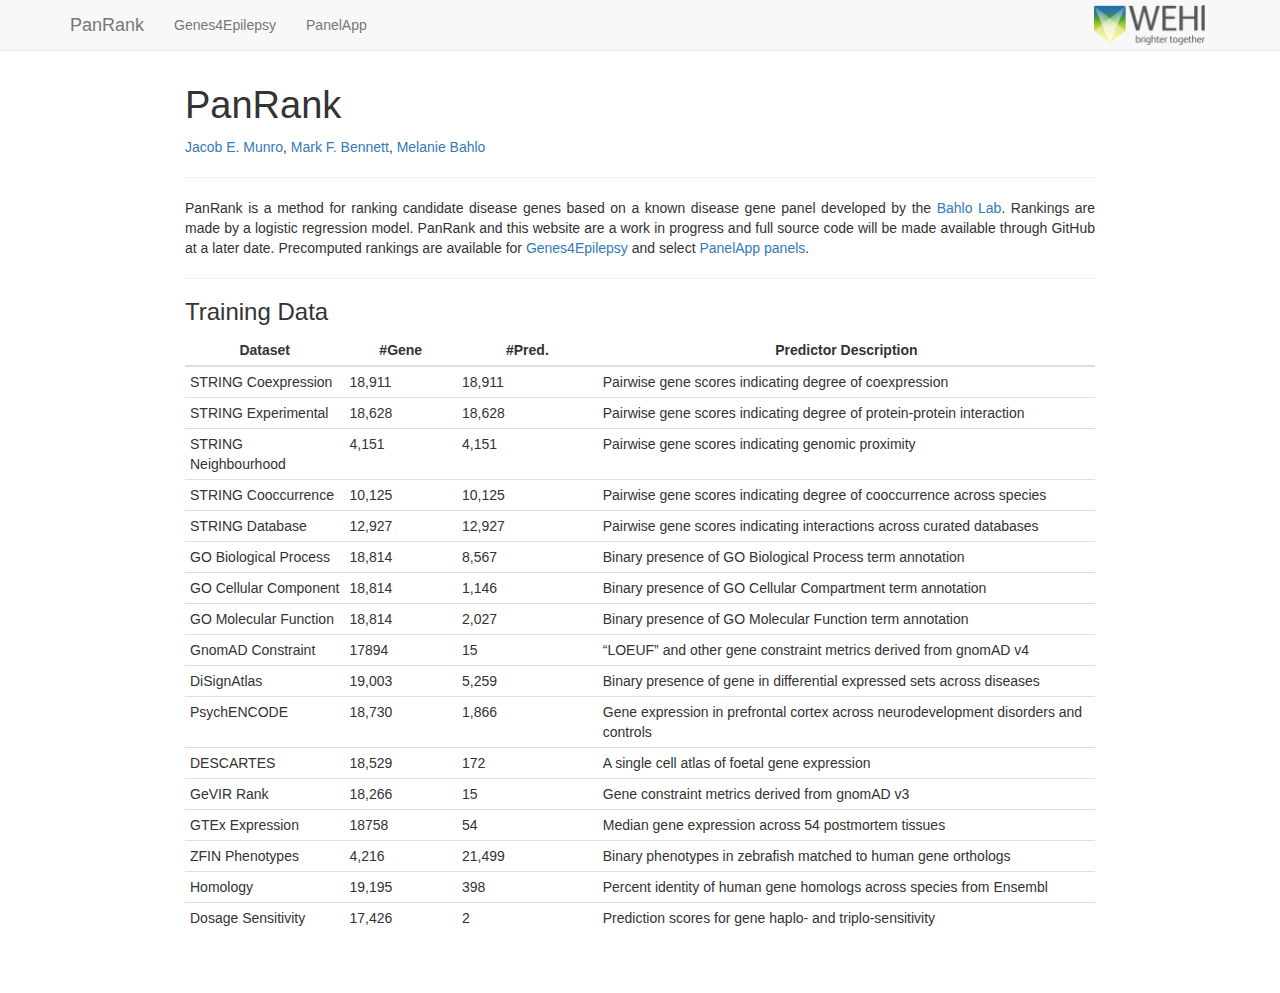
==== docs/index.html @ d47e64ac "update navbar" ====
<!DOCTYPE html>

<html>

<head>

<meta charset="utf-8" />
<meta name="generator" content="pandoc" />
<meta http-equiv="X-UA-Compatible" content="IE=EDGE" />




<title>PanRank</title>

<script src="site_libs/header-attrs-2.26/header-attrs.js"></script>
<script src="site_libs/jquery-3.6.0/jquery-3.6.0.min.js"></script>
<meta name="viewport" content="width=device-width, initial-scale=1" />
<link href="site_libs/bootstrap-3.3.5/css/bootstrap.min.css" rel="stylesheet" />
<script src="site_libs/bootstrap-3.3.5/js/bootstrap.min.js"></script>
<script src="site_libs/bootstrap-3.3.5/shim/html5shiv.min.js"></script>
<script src="site_libs/bootstrap-3.3.5/shim/respond.min.js"></script>
<style>h1 {font-size: 34px;}
       h1.title {font-size: 38px;}
       h2 {font-size: 30px;}
       h3 {font-size: 24px;}
       h4 {font-size: 18px;}
       h5 {font-size: 16px;}
       h6 {font-size: 12px;}
       code {color: inherit; background-color: rgba(0, 0, 0, 0.04);}
       pre:not([class]) { background-color: white }</style>
<script src="site_libs/navigation-1.1/tabsets.js"></script>
<link href="site_libs/highlightjs-9.12.0/default.css" rel="stylesheet" />
<script src="site_libs/highlightjs-9.12.0/highlight.js"></script>

<style type="text/css">
  code{white-space: pre-wrap;}
  span.smallcaps{font-variant: small-caps;}
  span.underline{text-decoration: underline;}
  div.column{display: inline-block; vertical-align: top; width: 50%;}
  div.hanging-indent{margin-left: 1.5em; text-indent: -1.5em;}
  ul.task-list{list-style: none;}
    </style>

<style type="text/css">code{white-space: pre;}</style>
<script type="text/javascript">
if (window.hljs) {
  hljs.configure({languages: []});
  hljs.initHighlightingOnLoad();
  if (document.readyState && document.readyState === "complete") {
    window.setTimeout(function() { hljs.initHighlighting(); }, 0);
  }
}
</script>






<link rel="stylesheet" href="styles.css" type="text/css" />



<style type = "text/css">
.main-container {
  max-width: 940px;
  margin-left: auto;
  margin-right: auto;
}
img {
  max-width:100%;
}
.tabbed-pane {
  padding-top: 12px;
}
.html-widget {
  margin-bottom: 20px;
}
button.code-folding-btn:focus {
  outline: none;
}
summary {
  display: list-item;
}
details > summary > p:only-child {
  display: inline;
}
pre code {
  padding: 0;
}
</style>


<style type="text/css">
.dropdown-submenu {
  position: relative;
}
.dropdown-submenu>.dropdown-menu {
  top: 0;
  left: 100%;
  margin-top: -6px;
  margin-left: -1px;
  border-radius: 0 6px 6px 6px;
}
.dropdown-submenu:hover>.dropdown-menu {
  display: block;
}
.dropdown-submenu>a:after {
  display: block;
  content: " ";
  float: right;
  width: 0;
  height: 0;
  border-color: transparent;
  border-style: solid;
  border-width: 5px 0 5px 5px;
  border-left-color: #cccccc;
  margin-top: 5px;
  margin-right: -10px;
}
.dropdown-submenu:hover>a:after {
  border-left-color: #adb5bd;
}
.dropdown-submenu.pull-left {
  float: none;
}
.dropdown-submenu.pull-left>.dropdown-menu {
  left: -100%;
  margin-left: 10px;
  border-radius: 6px 0 6px 6px;
}
</style>

<script type="text/javascript">
// manage active state of menu based on current page
$(document).ready(function () {
  // active menu anchor
  href = window.location.pathname
  href = href.substr(href.lastIndexOf('/') + 1)
  if (href === "")
    href = "index.html";
  var menuAnchor = $('a[href="' + href + '"]');

  // mark the anchor link active (and if it's in a dropdown, also mark that active)
  var dropdown = menuAnchor.closest('li.dropdown');
  if (window.bootstrap) { // Bootstrap 4+
    menuAnchor.addClass('active');
    dropdown.find('> .dropdown-toggle').addClass('active');
  } else { // Bootstrap 3
    menuAnchor.parent().addClass('active');
    dropdown.addClass('active');
  }

  // Navbar adjustments
  var navHeight = $(".navbar").first().height() + 15;
  var style = document.createElement('style');
  var pt = "padding-top: " + navHeight + "px; ";
  var mt = "margin-top: -" + navHeight + "px; ";
  var css = "";
  // offset scroll position for anchor links (for fixed navbar)
  for (var i = 1; i <= 6; i++) {
    css += ".section h" + i + "{ " + pt + mt + "}\n";
  }
  style.innerHTML = "body {" + pt + "padding-bottom: 40px; }\n" + css;
  document.head.appendChild(style);
});
</script>

<!-- tabsets -->

<style type="text/css">
.tabset-dropdown > .nav-tabs {
  display: inline-table;
  max-height: 500px;
  min-height: 44px;
  overflow-y: auto;
  border: 1px solid #ddd;
  border-radius: 4px;
}

.tabset-dropdown > .nav-tabs > li.active:before, .tabset-dropdown > .nav-tabs.nav-tabs-open:before {
  content: "\e259";
  font-family: 'Glyphicons Halflings';
  display: inline-block;
  padding: 10px;
  border-right: 1px solid #ddd;
}

.tabset-dropdown > .nav-tabs.nav-tabs-open > li.active:before {
  content: "\e258";
  font-family: 'Glyphicons Halflings';
  border: none;
}

.tabset-dropdown > .nav-tabs > li.active {
  display: block;
}

.tabset-dropdown > .nav-tabs > li > a,
.tabset-dropdown > .nav-tabs > li > a:focus,
.tabset-dropdown > .nav-tabs > li > a:hover {
  border: none;
  display: inline-block;
  border-radius: 4px;
  background-color: transparent;
}

.tabset-dropdown > .nav-tabs.nav-tabs-open > li {
  display: block;
  float: none;
}

.tabset-dropdown > .nav-tabs > li {
  display: none;
}
</style>

<!-- code folding -->




</head>

<body>


<div class="container-fluid main-container">



<div class="navbar navbar-default  navbar-fixed-top" role="navigation">
  <div class="container">
    <div class="navbar-header">
      <!-- NOTE: add "navbar-inverse" class for an alternate navbar background -->
      <button type="button" class="navbar-toggle collapsed" data-toggle="collapse" data-target="#navbar">
        <span class="icon-bar"></span>
        <span class="icon-bar"></span>
        <span class="icon-bar"></span>
      </button>
      <a class="navbar-brand" href="index.html">PanRank</a>
    </div>
    <div id="navbar" class="navbar-collapse collapse">
      <ul class="nav navbar-nav">
        <li><a href="genes4epilepsy.html">Genes4Epilepsy</a></li>
        <li><a href="panelapp.html">PanelApp</a></li>
      </ul>
      <ul class="nav navbar-nav navbar-right">
      <li>
        <a href="https://www.wehi.edu.au/laboratory/bahlo-lab/">
          <img height="40px" src="img/WEHI.png" class="navbar-logo">
        </a>
      </li>
    </ul>
    </div><!--/.nav-collapse -->
  </div><!--/.container -->
</div><!--/.navbar -->

<div id="header">



<h1 class="title toc-ignore">PanRank</h1>

</div>


<p><a href="https://orcid.org/0000-0002-2751-0989">Jacob E. Munro</a>,
<a href="https://orcid.org/0000-0002-3561-6804">Mark F. Bennett</a>, <a
href="https://orcid.org/0000-0001-5132-0774">Melanie Bahlo</a></p>
<hr />
<p>PanRank is a method for ranking candidate disease genes based on a
known disease gene panel developed by the <a
href="https://www.wehi.edu.au/laboratory/bahlo-lab/">Bahlo Lab</a>.
Rankings are made by a logistic regression model. PanRank and this
website are a work in progress and full source code will be made
available through GitHub at a later date. Precomputed rankings are
available for <a href="genes4epilepsy.html">Genes4Epilepsy</a> and
select <a href="panelapp.html">PanelApp panels</a>.</p>
<hr />
<div id="training-data" class="section level3">
<h3>Training Data</h3>
<table>
<colgroup>
<col width="17%" />
<col width="12%" />
<col width="15%" />
<col width="53%" />
</colgroup>
<thead>
<tr class="header">
<th>Dataset</th>
<th>#Gene</th>
<th>#Pred.</th>
<th>Predictor Description</th>
</tr>
</thead>
<tbody>
<tr class="odd">
<td>STRING Coexpression</td>
<td>18,911</td>
<td>18,911</td>
<td>Pairwise gene scores indicating degree of coexpression</td>
</tr>
<tr class="even">
<td>STRING Experimental</td>
<td>18,628</td>
<td>18,628</td>
<td>Pairwise gene scores indicating degree of protein-protein
interaction</td>
</tr>
<tr class="odd">
<td>STRING Neighbourhood</td>
<td>4,151</td>
<td>4,151</td>
<td>Pairwise gene scores indicating genomic proximity</td>
</tr>
<tr class="even">
<td>STRING Cooccurrence</td>
<td>10,125</td>
<td>10,125</td>
<td>Pairwise gene scores indicating degree of cooccurrence across
species</td>
</tr>
<tr class="odd">
<td>STRING Database</td>
<td>12,927</td>
<td>12,927</td>
<td>Pairwise gene scores indicating interactions across curated
databases</td>
</tr>
<tr class="even">
<td>GO Biological Process</td>
<td>18,814</td>
<td>8,567</td>
<td>Binary presence of GO Biological Process term annotation</td>
</tr>
<tr class="odd">
<td>GO Cellular Component</td>
<td>18,814</td>
<td>1,146</td>
<td>Binary presence of GO Cellular Compartment term annotation</td>
</tr>
<tr class="even">
<td>GO Molecular Function</td>
<td>18,814</td>
<td>2,027</td>
<td>Binary presence of GO Molecular Function term annotation</td>
</tr>
<tr class="odd">
<td>GnomAD Constraint</td>
<td>17894</td>
<td>15</td>
<td>“LOEUF” and other gene constraint metrics derived from gnomAD
v4</td>
</tr>
<tr class="even">
<td>DiSignAtlas</td>
<td>19,003</td>
<td>5,259</td>
<td>Binary presence of gene in differential expressed sets across
diseases</td>
</tr>
<tr class="odd">
<td>PsychENCODE</td>
<td>18,730</td>
<td>1,866</td>
<td>Gene expression in prefrontal cortex across neurodevelopment
disorders and controls</td>
</tr>
<tr class="even">
<td>DESCARTES</td>
<td>18,529</td>
<td>172</td>
<td>A single cell atlas of foetal gene expression</td>
</tr>
<tr class="odd">
<td>GeVIR Rank</td>
<td>18,266</td>
<td>15</td>
<td>Gene constraint metrics derived from gnomAD v3</td>
</tr>
<tr class="even">
<td>GTEx Expression</td>
<td>18758</td>
<td>54</td>
<td>Median gene expression across 54 postmortem tissues</td>
</tr>
<tr class="odd">
<td>ZFIN Phenotypes</td>
<td>4,216</td>
<td>21,499</td>
<td>Binary phenotypes in zebrafish matched to human gene orthologs</td>
</tr>
<tr class="even">
<td>Homology</td>
<td>19,195</td>
<td>398</td>
<td>Percent identity of human gene homologs across species from
Ensembl</td>
</tr>
<tr class="odd">
<td>Dosage Sensitivity</td>
<td>17,426</td>
<td>2</td>
<td>Prediction scores for gene haplo- and triplo-sensitivity</td>
</tr>
</tbody>
</table>
</div>




</div>

<script>

// add bootstrap table styles to pandoc tables
function bootstrapStylePandocTables() {
  $('tr.odd').parent('tbody').parent('table').addClass('table table-condensed');
}
$(document).ready(function () {
  bootstrapStylePandocTables();
});


</script>

<!-- tabsets -->

<script>
$(document).ready(function () {
  window.buildTabsets("TOC");
});

$(document).ready(function () {
  $('.tabset-dropdown > .nav-tabs > li').click(function () {
    $(this).parent().toggleClass('nav-tabs-open');
  });
});
</script>

<!-- code folding -->


<!-- dynamically load mathjax for compatibility with self-contained -->
<script>
  (function () {
    var script = document.createElement("script");
    script.type = "text/javascript";
    script.src  = "https://mathjax.rstudio.com/latest/MathJax.js?config=TeX-AMS-MML_HTMLorMML";
    document.getElementsByTagName("head")[0].appendChild(script);
  })();
</script>

</body>
</html>
---- docs/site_libs/highlightjs-9.12.0/default.css ----
.hljs-literal {
  color: #990073;
}

.hljs-number {
  color: #099;
}

.hljs-comment {
  color: #998;
  font-style: italic;
}

.hljs-keyword {
  color: #900;
  font-weight: bold;
}

.hljs-string {
  color: #d14;
}
---- docs/styles.css ----
/* The container <div> - needed to position the dropdown content */
.dropdown {
  position: relative;
  display: inline-block;
}

/* Dropdown Content (Hidden by Default) */
.dropdown-content {
  display: none;
  padding: 4px;
  position: absolute;
  background-color: #f1f1f1;
  box-shadow: 0px 8px 16px 0px rgba(0,0,0,0.3);
  width: 500px;
  max-width: 100vp;
  z-index: 1;
}

.dropdown:hover .dropdown-content {display: block;}

/* Change the background color of the dropdown button when the dropdown content is shown */
.dropdown:hover .dropbtn {
  color: #3e8e41;
  text-decoration: underline;
}

.navbar-nav {
  padding: 0;
  margin: 0;
}

.navbar-collapse {
  display: flex;
  align-items: center; /* Align children (including .navbar-right) in the middle */
  justify-content: space-between; /* Space out left and right navbars */
}

.navbar-nav.navbar-right {
  display: flex;
  align-items: center;
  padding: 4px;
}

.navbar-nav.navbar-right > li > a {
  padding: 1px 1px;
  display: flex;
  align-items: center;
}

p {
  text-align: justify;
}

.gene-summary {
  text-align: justify;
}

.dataTables_length {
    height: 30px;
}

.dataTables_length select {
    height: 27px;
}

.dataTables_filter {
    height: 30px;
}

.dataTables_filter input {
    width: 125px;
    height: 27px;
}

select#file-select {
  margin-left: 5px;
  margin-right: 10px;
  max-width: 150px;
}

select#subset {
  margin-left: 3px;
  margin-right: 7px;
}
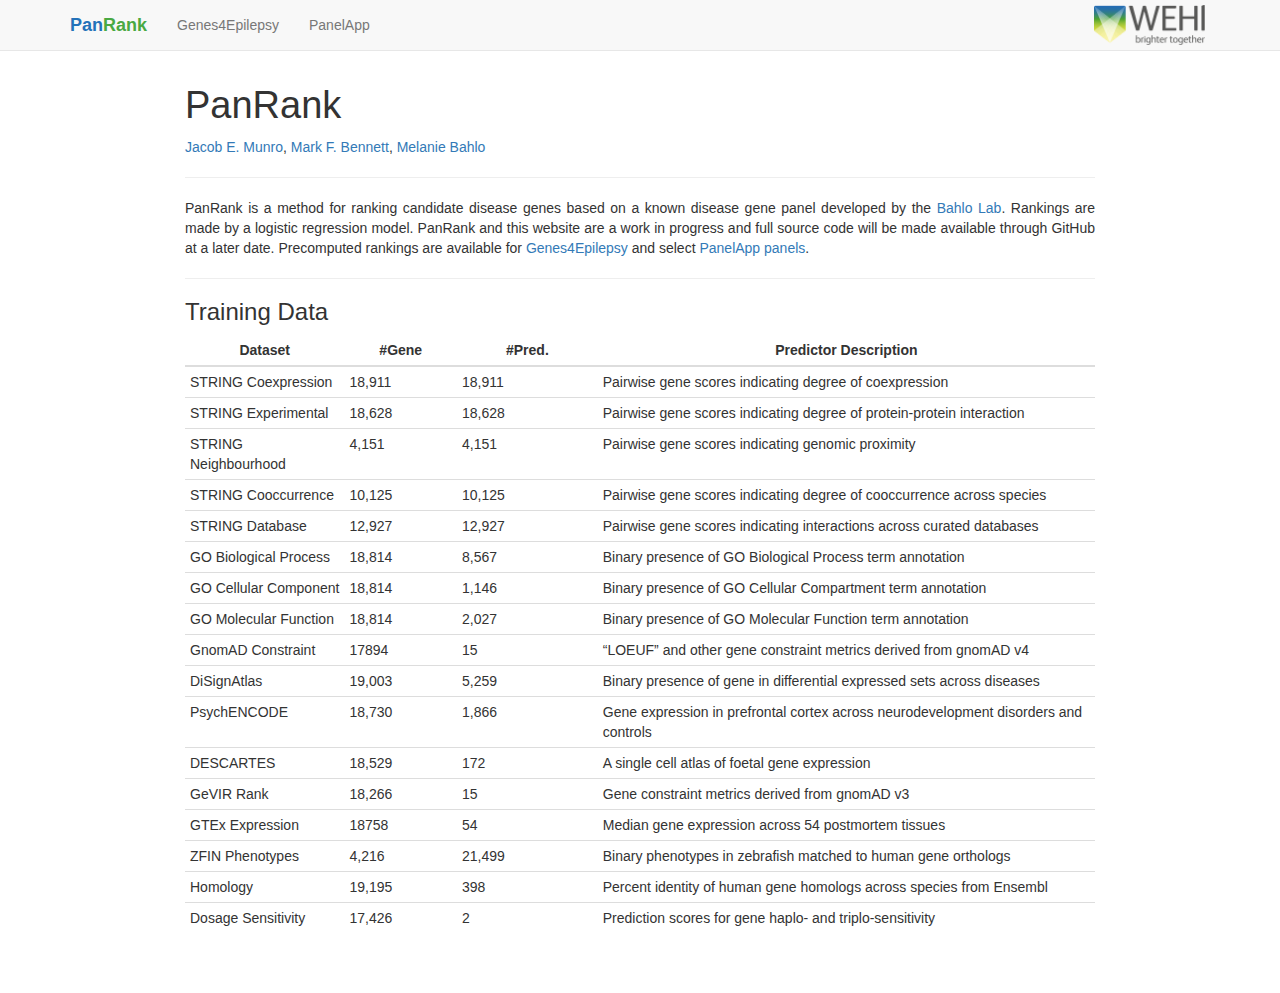
==== commit 649a371c: "update title" ====
--- a/docs/index.html
+++ b/docs/index.html
@@ -239,7 +239,7 @@
         <span class="icon-bar"></span>
         <span class="icon-bar"></span>
       </button>
-      <a class="navbar-brand" href="index.html">PanRank</a>
+      <a class="navbar-brand" href="index.html"><b><font color="#2372B9">Pan</font><font color="#49A942">Rank</font></b></a>
     </div>
     <div id="navbar" class="navbar-collapse collapse">
       <ul class="nav navbar-nav">
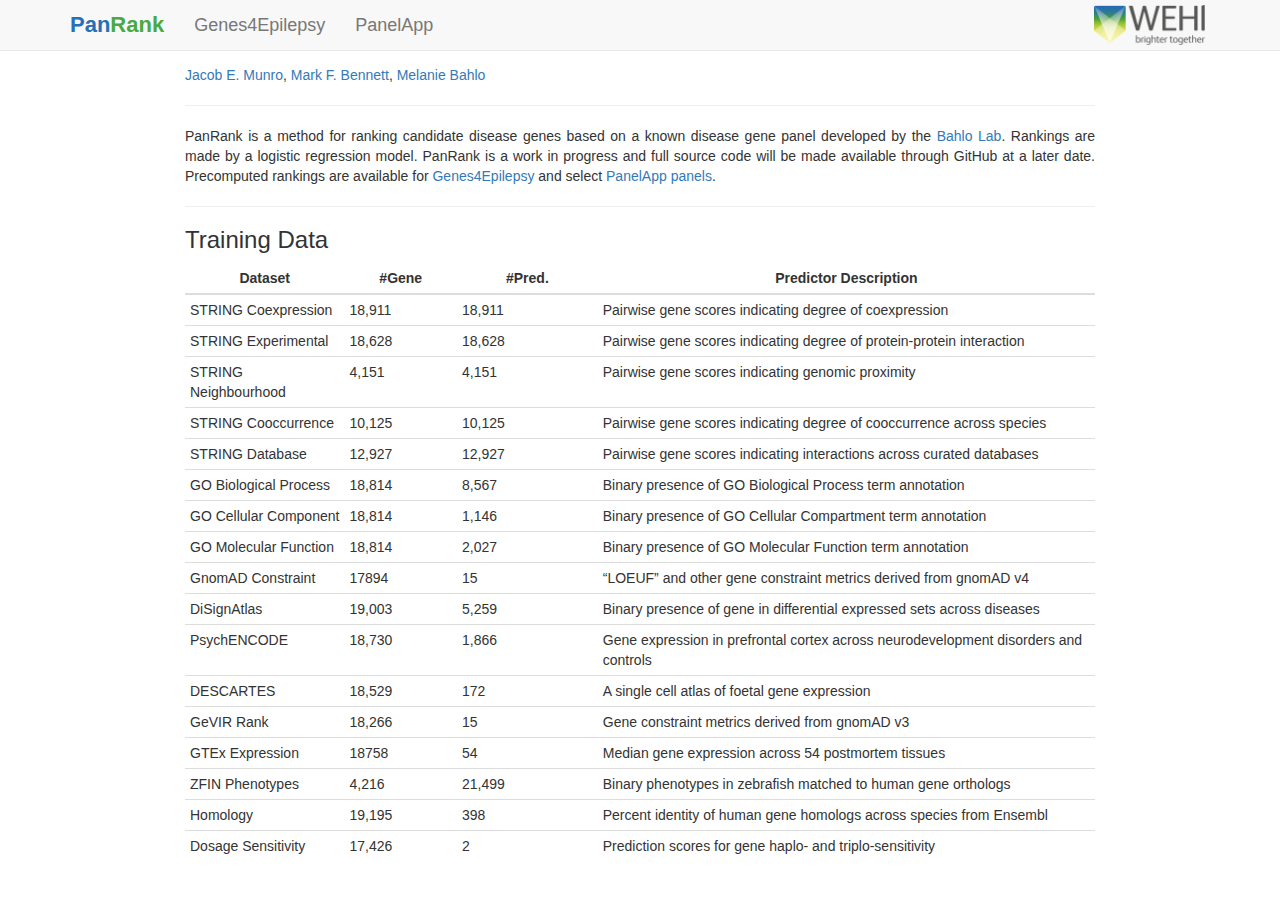
==== commit aa20956c: "update look" ====
--- a/docs/index.html
+++ b/docs/index.html
@@ -273,11 +273,11 @@
 <p>PanRank is a method for ranking candidate disease genes based on a
 known disease gene panel developed by the <a
 href="https://www.wehi.edu.au/laboratory/bahlo-lab/">Bahlo Lab</a>.
-Rankings are made by a logistic regression model. PanRank and this
-website are a work in progress and full source code will be made
-available through GitHub at a later date. Precomputed rankings are
-available for <a href="genes4epilepsy.html">Genes4Epilepsy</a> and
-select <a href="panelapp.html">PanelApp panels</a>.</p>
+Rankings are made by a logistic regression model. PanRank is a work in
+progress and full source code will be made available through GitHub at a
+later date. Precomputed rankings are available for <a
+href="genes4epilepsy.html">Genes4Epilepsy</a> and select <a
+href="panelapp.html">PanelApp panels</a>.</p>
 <hr />
 <div id="training-data" class="section level3">
 <h3>Training Data</h3>
--- a/docs/styles.css
+++ b/docs/styles.css
@@ -11,17 +11,19 @@
   padding: 4px;
   position: absolute;
   background-color: #f1f1f1;
-  box-shadow: 0px 8px 16px 0px rgba(0,0,0,0.3);
+  box-shadow: 0px 8px 16px 0px rgba(0,0,0,0.4);
   width: 500px;
   max-width: 100vp;
   z-index: 1;
 }
 
-.dropdown:hover .dropdown-content {display: block;}
+.dropdown:hover .dropdown-content {
+  display: block;
+}
 
 /* Change the background color of the dropdown button when the dropdown content is shown */
 .dropdown:hover .dropbtn {
-  color: #3e8e41;
+  color: #49A942;
   text-decoration: underline;
 }
 
@@ -82,4 +84,33 @@
 select#subset {
   margin-left: 3px;
   margin-right: 7px;
-}+}
+
+a.button {
+  padding: 0.5px 5px;
+  border: 1px outset buttonborder;
+  border-radius: 10px;
+  margin: 0px 1px;
+  text-decoration: none;
+  background-color: #2372B9;
+  color: white;
+  height: 10px;
+  font-weight: bold;
+}
+
+a.button:hover {
+  background-color: #49A942;
+}
+
+.navbar-brand {
+  font-size: 22px;
+}
+
+.navbar-nav>li>a {
+  font-size: 18px;
+}
+
+h1.title {
+  display: none;
+}
+
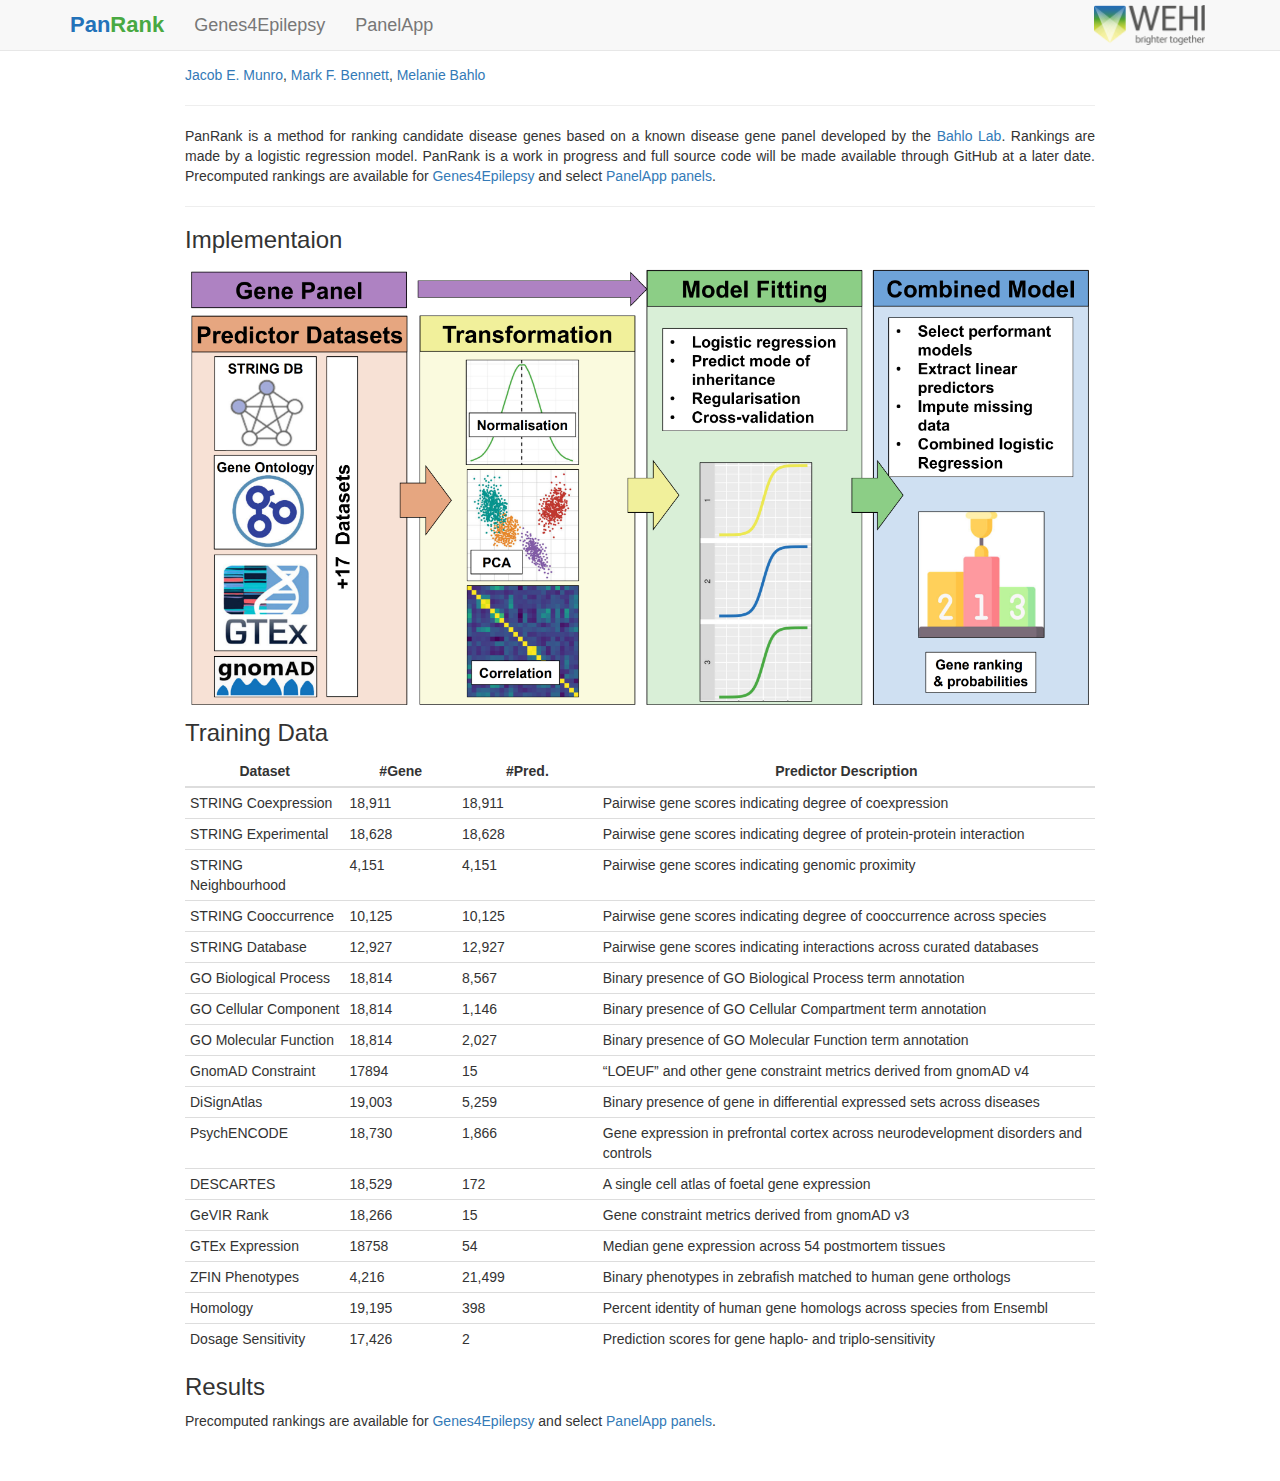
==== commit 7e14732f: "add diagram" ====
--- a/docs/index.html
+++ b/docs/index.html
@@ -13,7 +13,7 @@
 
 <title>PanRank</title>
 
-<script src="site_libs/header-attrs-2.26/header-attrs.js"></script>
+<script src="site_libs/header-attrs-2.28/header-attrs.js"></script>
 <script src="site_libs/jquery-3.6.0/jquery-3.6.0.min.js"></script>
 <meta name="viewport" content="width=device-width, initial-scale=1" />
 <link href="site_libs/bootstrap-3.3.5/css/bootstrap.min.css" rel="stylesheet" />
@@ -279,6 +279,10 @@
 href="genes4epilepsy.html">Genes4Epilepsy</a> and select <a
 href="panelapp.html">PanelApp panels</a>.</p>
 <hr />
+<div id="implementaion" class="section level3">
+<h3>Implementaion</h3>
+<p><img src="img/diagram.png"></p>
+</div>
 <div id="training-data" class="section level3">
 <h3>Training Data</h3>
 <table>
@@ -409,6 +413,12 @@
 </tbody>
 </table>
 </div>
+<div id="results" class="section level3">
+<h3>Results</h3>
+<p>Precomputed rankings are available for <a
+href="genes4epilepsy.html">Genes4Epilepsy</a> and select <a
+href="panelapp.html">PanelApp panels</a>.</p>
+</div>
 
 
 
--- a/docs/styles.css
+++ b/docs/styles.css
@@ -2,7 +2,13 @@
 /* The container <div> - needed to position the dropdown content */
 .dropdown {
   position: relative;
-  display: inline-block;
+  display: block;
+  width: auto;
+}
+
+.dropbtn {
+  display: block;
+  width: auto;
 }
 
 /* Dropdown Content (Hidden by Default) */
@@ -11,10 +17,11 @@
   padding: 4px;
   position: absolute;
   background-color: #f1f1f1;
-  box-shadow: 0px 8px 16px 0px rgba(0,0,0,0.4);
+  box-shadow: 0px 8px 16px 0px rgba(0,0,0,0.5);
   width: 500px;
   max-width: 100vp;
   z-index: 1;
+  border-radius: 10px;
 }
 
 .dropdown:hover .dropdown-content {
@@ -114,3 +121,12 @@
   display: none;
 }
 
+.data-container {
+  display: grid;
+  align-content: justify;
+  justify-content: center;
+  text-align: justify;
+  place-items: center;
+  grid-template-columns: 1fr 265px;
+  gap: 50px; 
+}
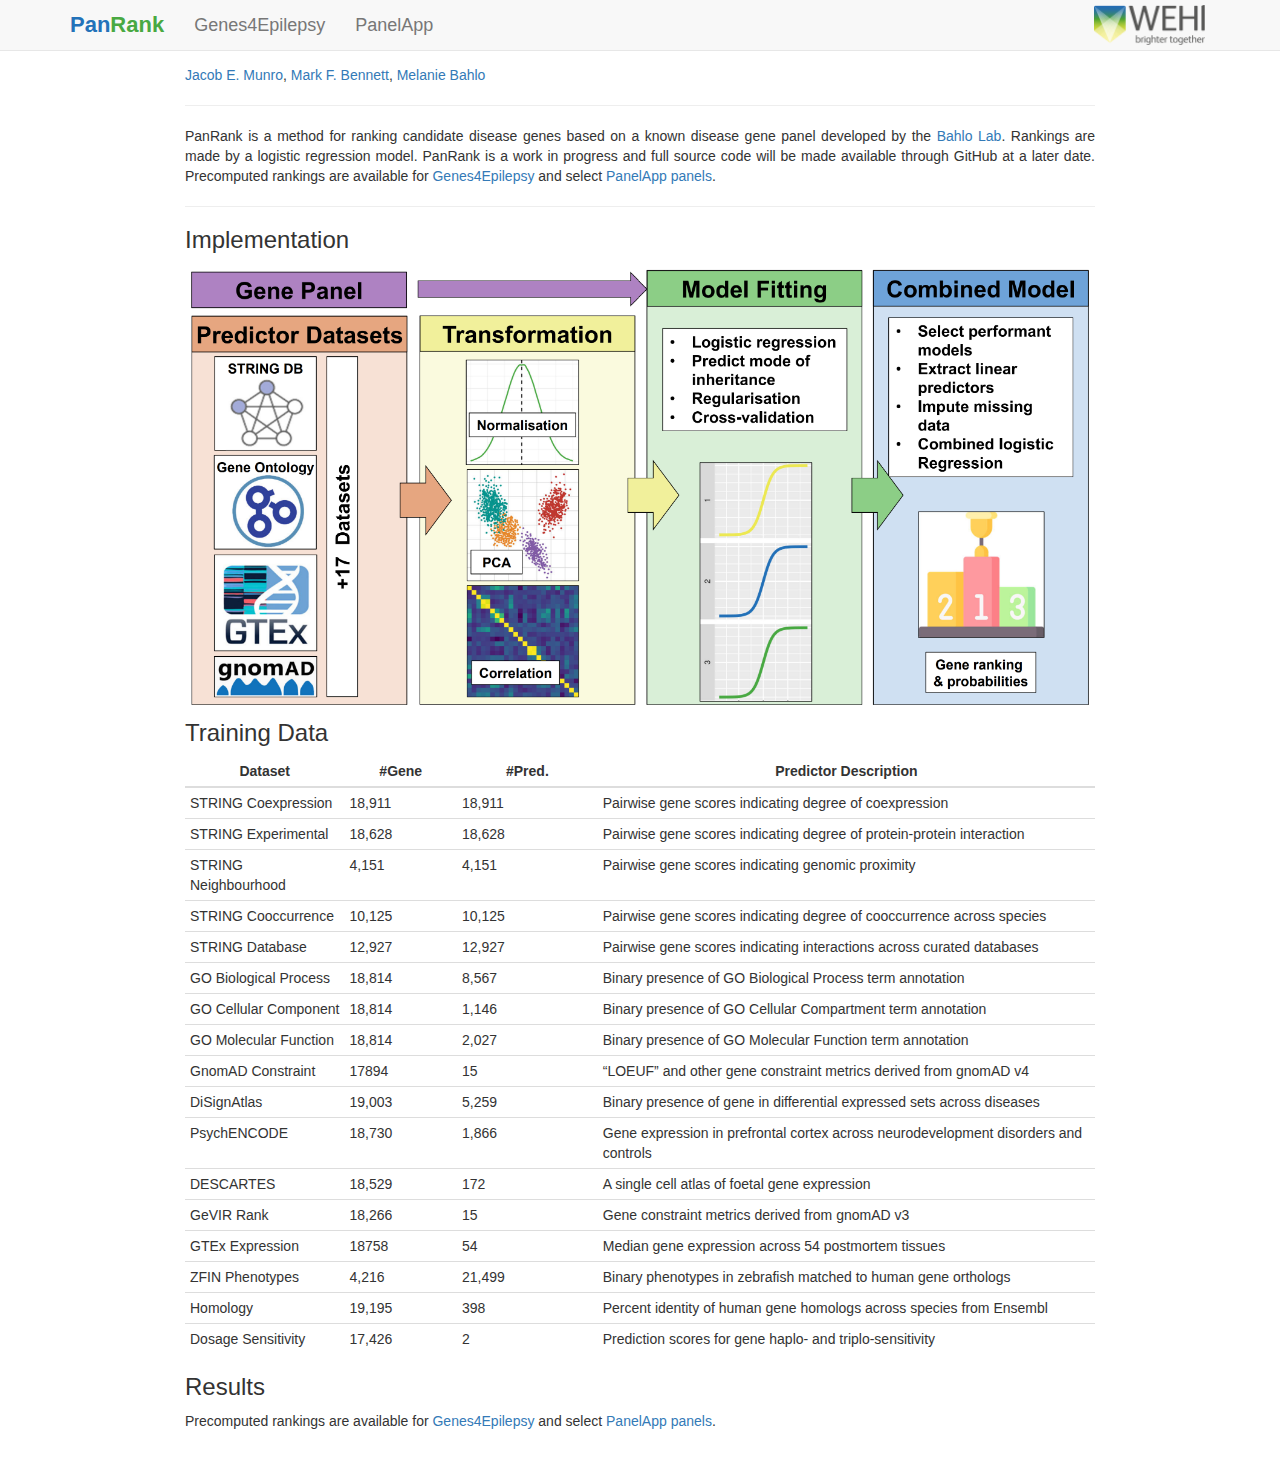
==== commit 806ea901: "fix typo" ====
--- a/docs/index.html
+++ b/docs/index.html
@@ -279,8 +279,8 @@
 href="genes4epilepsy.html">Genes4Epilepsy</a> and select <a
 href="panelapp.html">PanelApp panels</a>.</p>
 <hr />
-<div id="implementaion" class="section level3">
-<h3>Implementaion</h3>
+<div id="implementation" class="section level3">
+<h3>Implementation</h3>
 <p><img src="img/diagram.png"></p>
 </div>
 <div id="training-data" class="section level3">
